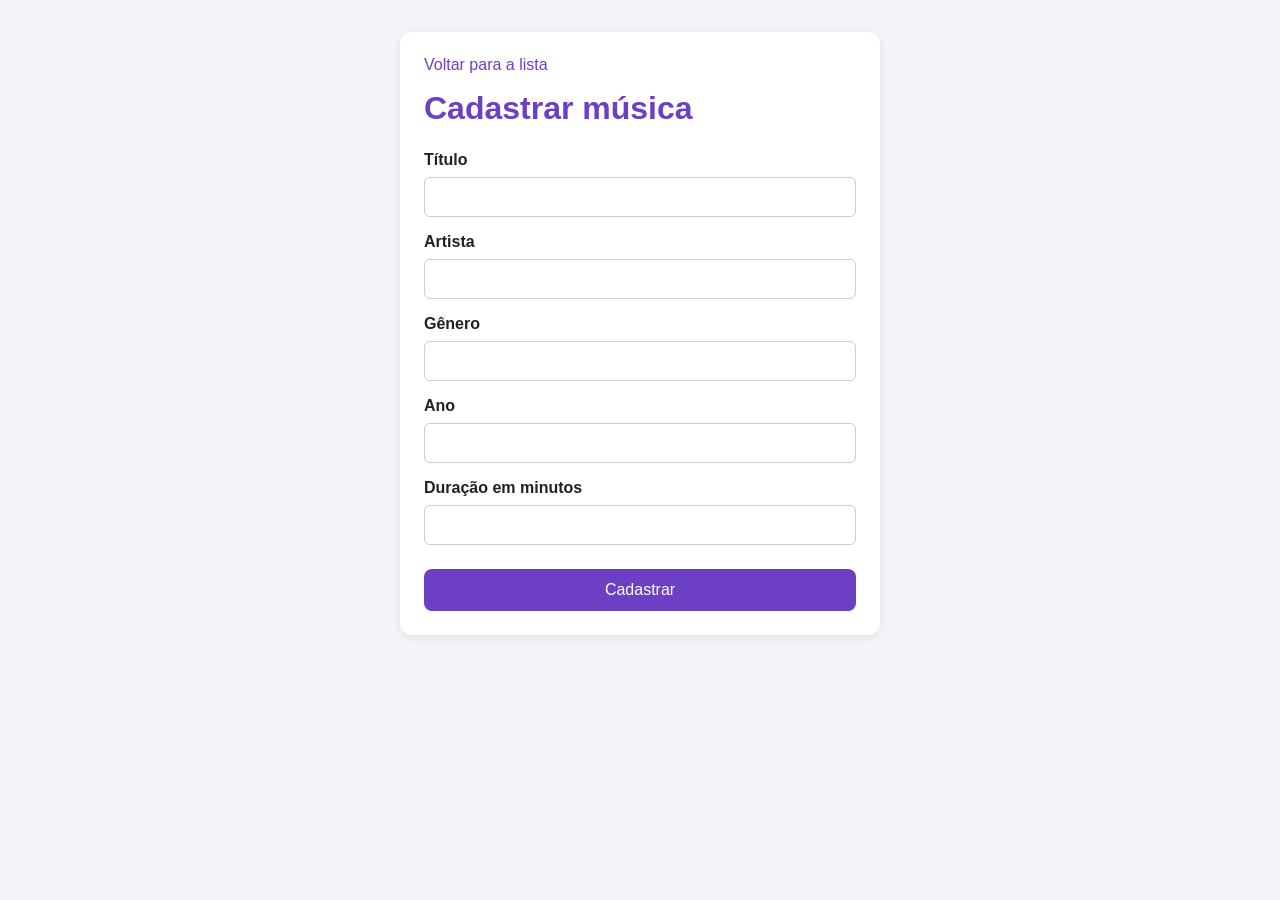
==== cadastrar.html @ 87076ae0 "commit 7" ====
<!DOCTYPE html>
<html lang="pt-BR">
<head>
<meta charset="UTF-8">
<meta name="viewport" content="width=device-width, initial-scale=1.0">
<title>Cadastrar música - Minhas Músicas</title>
<link rel="stylesheet" href="cadastrar.css">
</head>
<body>
<main>
<a class="voltar" href="index.html">Voltar para a lista</a>
<h1>Cadastrar música</h1>
<label for="titulo">Título</label>
<input type="text" id="titulo">
<label for="artista">Artista</label>
<input type="text" id="artista">
<label for="genero">Gênero</label>
<input type="text" id="genero">
<label for="ano">Ano</label>
<input type="number" id="ano">
<label for="duracao">Duração em minutos</label>
<input type="number" id="duracao">
<button id="botaoCadastrar">Cadastrar</button>
</main>
<script src="cadastrar.js"></script>
</body>
</html>
---- cadastrar.css ----
* { box-sizing: border-box; margin: 0; padding: 0; }
body { font-family: Arial, sans-serif; background: #f4f4f8; color: #222; }
main { max-width: 480px; margin: 32px auto; padding: 24px; background: #fff; border-radius: 12px; box-shadow: 0 2px 8px rgba(0,0,0,.08); display: flex; flex-direction: column; gap: 8px; }
.voltar { color: #6c3fc5; text-decoration: none; margin-bottom: 8px; }
h1 { color: #6c3fc5; margin-bottom: 8px; }
label { font-weight: bold; margin-top: 8px; }
input { padding: 10px; border: 1px solid #ccc; border-radius: 6px; font-size: 16px; }
button { margin-top: 16px; padding: 12px; background: #6c3fc5; color: #fff; border: none; border-radius: 8px; font-size: 16px; cursor: pointer; }
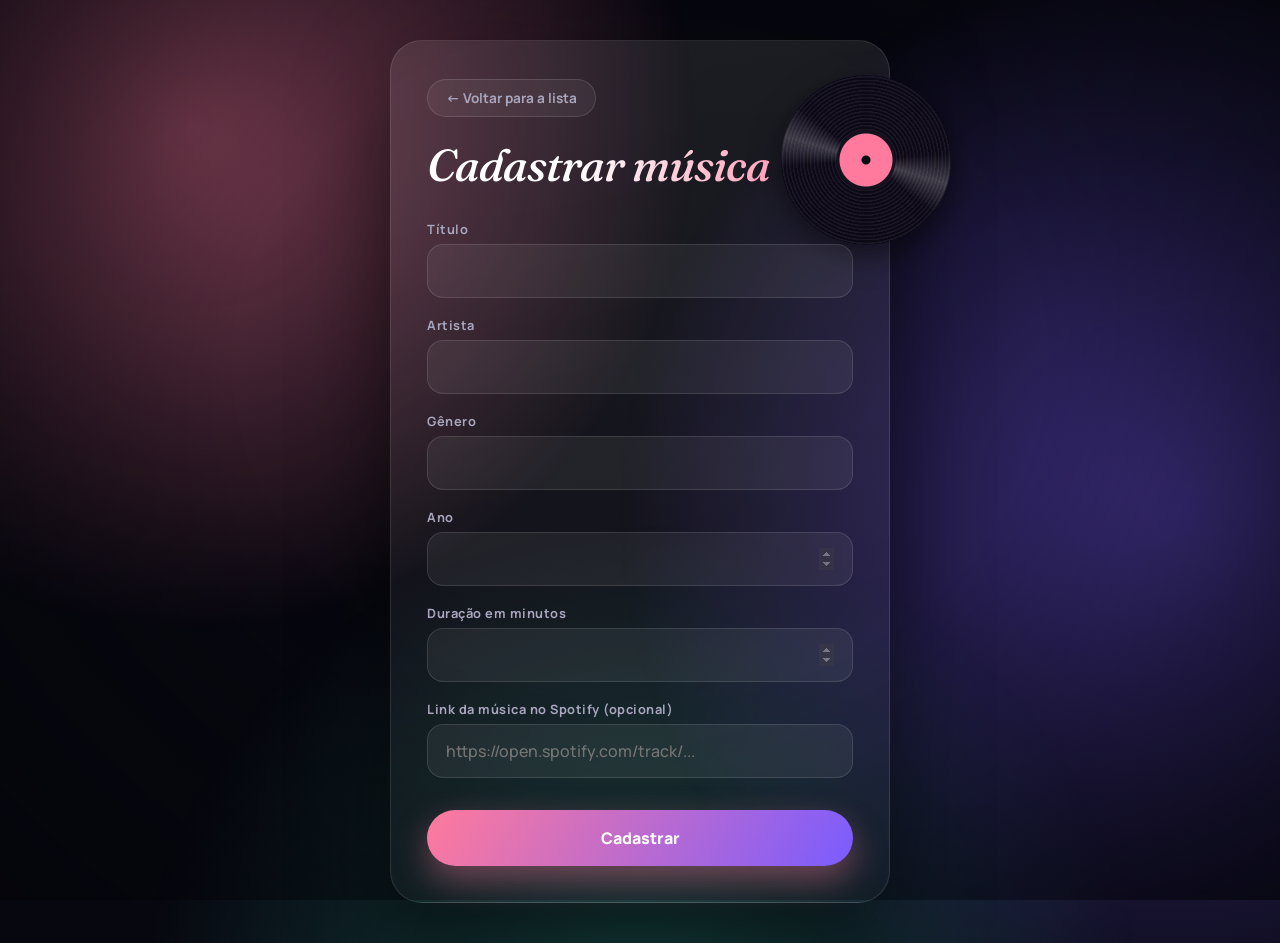
==== commit 40fe36a2: "commit 18" ====
--- a/cadastrar.html
+++ b/cadastrar.html
@@ -20,6 +20,8 @@
 <input type="number" id="ano">
 <label for="duracao">Duração em minutos</label>
 <input type="number" id="duracao">
+<label for="spotify">Link da música no Spotify (opcional)</label>
+<input type="text" id="spotify" placeholder="https://open.spotify.com/track/...">
 <button id="botaoCadastrar">Cadastrar</button>
 </main>
 <script src="cadastrar.js"></script>
--- a/cadastrar.css
+++ b/cadastrar.css
@@ -1,8 +1,218 @@
+@import url("https://fonts.googleapis.com/css2?family=Fraunces:ital,opsz,wght@0,9..144,500;0,9..144,700;1,9..144,500&family=Manrope:wght@400;500;700;800&display=swap");
+
+:root {
+  --fundo: #07070f;
+  --texto: #f5f3fb;
+  --suave: #a9a6bd;
+  --c1: #ff7a9c;
+  --c2: #7a5cff;
+  --c3: #3fe0c8;
+  --serif: "Fraunces", Georgia, serif;
+  --sans: "Manrope", system-ui, sans-serif;
+  color-scheme: dark;
+}
+
 * { box-sizing: border-box; margin: 0; padding: 0; }
-body { font-family: Arial, sans-serif; background: #f4f4f8; color: #222; }
-main { max-width: 480px; margin: 32px auto; padding: 24px; background: #fff; border-radius: 12px; box-shadow: 0 2px 8px rgba(0,0,0,.08); display: flex; flex-direction: column; gap: 8px; }
-.voltar { color: #6c3fc5; text-decoration: none; margin-bottom: 8px; }
-h1 { color: #6c3fc5; margin-bottom: 8px; }
-label { font-weight: bold; margin-top: 8px; }
-input { padding: 10px; border: 1px solid #ccc; border-radius: 6px; font-size: 16px; }
-button { margin-top: 16px; padding: 12px; background: #6c3fc5; color: #fff; border: none; border-radius: 8px; font-size: 16px; cursor: pointer; }
+
+::selection { background: var(--c1); color: #07070f; }
+
+/* ---------- fundo: luzes que flutuam bem devagar ---------- */
+body {
+  min-height: 100vh;
+  display: grid;
+  place-items: center;
+  padding: 40px 16px;
+  font-family: var(--sans);
+  color: var(--texto);
+  background: var(--fundo);
+  overflow-x: hidden;
+  position: relative;
+}
+
+body::before,
+body::after,
+html::before {
+  content: "";
+  position: fixed;
+  z-index: -1;
+  pointer-events: none;
+  border-radius: 50%;
+  will-change: translate;
+}
+
+body::before {
+  width: 90vmax;
+  height: 90vmax;
+  left: -30vmax;
+  top: -35vmax;
+  background: radial-gradient(circle, color-mix(in srgb, var(--c1) 45%, transparent), transparent 62%);
+  animation: flutua1 38s ease-in-out infinite alternate;
+}
+
+body::after {
+  width: 100vmax;
+  height: 100vmax;
+  right: -42vmax;
+  top: -10vmax;
+  background: radial-gradient(circle, color-mix(in srgb, var(--c2) 45%, transparent), transparent 62%);
+  animation: flutua2 46s ease-in-out infinite alternate;
+}
+
+html::before {
+  width: 90vmax;
+  height: 90vmax;
+  left: 5vmax;
+  bottom: -55vmax;
+  background: radial-gradient(circle, color-mix(in srgb, var(--c3) 28%, transparent), transparent 62%);
+  animation: flutua3 52s ease-in-out infinite alternate;
+}
+
+html::after {
+  content: "";
+  position: fixed;
+  inset: 0;
+  z-index: -1;
+  pointer-events: none;
+  background: radial-gradient(ellipse at 50% 40%, transparent 45%, rgba(4, 4, 10, .7) 100%);
+}
+
+@keyframes flutua1 { to { translate: 14vmax 10vmax; } }
+@keyframes flutua2 { to { translate: -16vmax 14vmax; } }
+@keyframes flutua3 { to { translate: 12vmax -12vmax; } }
+
+/* ---------- cartão ---------- */
+main {
+  position: relative;
+  isolation: isolate;
+  width: min(500px, 100%);
+  display: flex;
+  flex-direction: column;
+  gap: 6px;
+  padding: 38px 36px 36px;
+  border-radius: 32px;
+  background: linear-gradient(170deg, rgba(255, 255, 255, .09), rgba(255, 255, 255, .025));
+  border: 1px solid rgba(255, 255, 255, .11);
+  box-shadow: 0 40px 90px rgba(0, 0, 0, .5);
+  animation: entra .8s cubic-bezier(.2, .8, .2, 1) both;
+}
+
+@keyframes entra { from { opacity: 0; translate: 0 30px; } }
+
+/* disco decorativo no canto */
+main::after {
+  content: "";
+  position: absolute;
+  z-index: -1;
+  right: -62px;
+  top: 34px;
+  width: 170px;
+  height: 170px;
+  border-radius: 50%;
+  background:
+    radial-gradient(circle, var(--fundo) 0 4px, var(--c1) 5px 26px, #15111f 27px 29px, transparent 30px),
+    conic-gradient(from 20deg, transparent 0 18%, rgba(255, 255, 255, .2) 24%, transparent 30% 68%, rgba(255, 255, 255, .2) 74%, transparent 80%),
+    repeating-radial-gradient(circle, #0b0914 0 1.5px, #1b1628 2.5px 3.5px);
+  box-shadow: 0 10px 30px rgba(0, 0, 0, .5);
+  animation: gira 12s linear infinite;
+}
+
+@keyframes gira { to { transform: rotate(360deg); } }
+
+.voltar {
+  width: fit-content;
+  margin-bottom: 18px;
+  padding: 9px 18px;
+  border-radius: 999px;
+  font-size: .85rem;
+  font-weight: 700;
+  color: var(--suave);
+  text-decoration: none;
+  background: rgba(255, 255, 255, .06);
+  border: 1px solid rgba(255, 255, 255, .12);
+  transition: color .3s, background .3s, transform .3s;
+}
+
+.voltar::before { content: "← "; }
+
+.voltar:hover {
+  color: var(--fundo);
+  background: #fff;
+  transform: translateX(-3px);
+}
+
+h1 {
+  margin-bottom: 14px;
+  font-family: var(--serif);
+  font-weight: 500;
+  font-style: italic;
+  font-size: clamp(2rem, 6vw, 2.8rem);
+  letter-spacing: -.02em;
+  line-height: 1.05;
+  background: linear-gradient(100deg, #fff 35%, var(--c1) 100%);
+  -webkit-background-clip: text;
+  background-clip: text;
+  color: transparent;
+}
+
+label {
+  margin-top: 12px;
+  font-size: .8rem;
+  font-weight: 700;
+  letter-spacing: .04em;
+  color: var(--suave);
+  transition: color .3s;
+}
+
+label:has(+ input:focus) { color: #fff; }
+
+input {
+  width: 100%;
+  padding: 15px 18px;
+  font: 500 1rem var(--sans);
+  color: #fff;
+  background: rgba(255, 255, 255, .06);
+  border: 1px solid rgba(255, 255, 255, .12);
+  border-radius: 16px;
+  outline: none;
+  transition: border-color .3s, background .3s, box-shadow .3s;
+}
+
+input:hover { border-color: rgba(255, 255, 255, .26); }
+
+input:focus {
+  border-color: var(--c1);
+  background: rgba(255, 255, 255, .09);
+  box-shadow: 0 0 0 4px color-mix(in srgb, var(--c1) 22%, transparent);
+}
+
+input::-webkit-inner-spin-button { opacity: .35; }
+
+button {
+  margin-top: 26px;
+  padding: 17px;
+  font: 800 1rem var(--sans);
+  color: #fff;
+  border: none;
+  border-radius: 999px;
+  cursor: pointer;
+  background: linear-gradient(120deg, var(--c1), var(--c2));
+  box-shadow: 0 14px 34px color-mix(in srgb, var(--c1) 40%, transparent);
+  transition: transform .25s, box-shadow .25s, filter .25s;
+}
+
+button:hover {
+  transform: translateY(-3px);
+  filter: brightness(1.1);
+  box-shadow: 0 20px 44px color-mix(in srgb, var(--c1) 55%, transparent);
+}
+
+button:active { transform: scale(.97); }
+
+@media (max-width: 480px) {
+  main { padding: 30px 20px 26px; }
+  main::after { display: none; }
+}
+
+@media (prefers-reduced-motion: reduce) {
+  *, *::before, *::after { animation: none !important; transition: none !important; }
+}
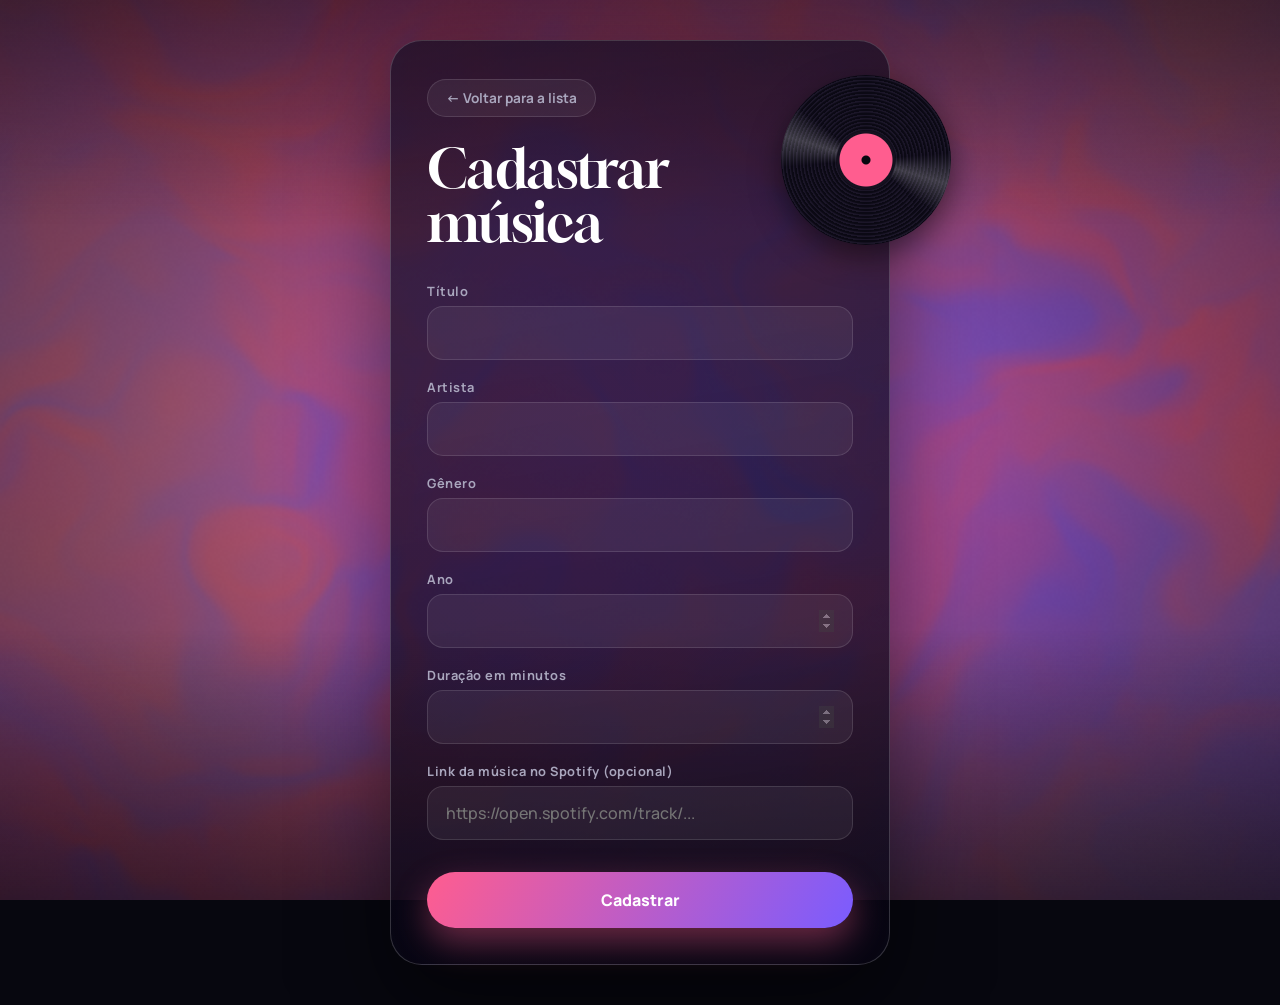
==== commit cc8babbf: "commit 19" ====
--- a/cadastrar.html
+++ b/cadastrar.html
@@ -7,6 +7,7 @@
 <link rel="stylesheet" href="cadastrar.css">
 </head>
 <body>
+<canvas id="fundo"></canvas>
 <main>
 <a class="voltar" href="index.html">Voltar para a lista</a>
 <h1>Cadastrar música</h1>
@@ -24,6 +25,7 @@
 <input type="text" id="spotify" placeholder="https://open.spotify.com/track/...">
 <button id="botaoCadastrar">Cadastrar</button>
 </main>
+<script src="fundo.js"></script>
 <script src="cadastrar.js"></script>
 </body>
 </html>
--- a/cadastrar.css
+++ b/cadastrar.css
@@ -1,20 +1,20 @@
-@import url("https://fonts.googleapis.com/css2?family=Fraunces:ital,opsz,wght@0,9..144,500;0,9..144,700;1,9..144,500&family=Manrope:wght@400;500;700;800&display=swap");
+@import url("https://fonts.googleapis.com/css2?family=Gloock&family=Manrope:wght@400;500;700;800&display=swap");
 
 :root {
   --fundo: #07070f;
   --texto: #f5f3fb;
   --suave: #a9a6bd;
-  --c1: #ff7a9c;
+  --c1: #ff5d8f;
   --c2: #7a5cff;
-  --c3: #3fe0c8;
-  --serif: "Fraunces", Georgia, serif;
+  --c3: #ffb86b;
+  --serif: "Gloock", Georgia, serif;
   --sans: "Manrope", system-ui, sans-serif;
   color-scheme: dark;
 }
 
 * { box-sizing: border-box; margin: 0; padding: 0; }
 
-::selection { background: var(--c1); color: #07070f; }
+::selection { background: #fff; color: #07070f; }
 
 /* ---------- fundo: luzes que flutuam bem devagar ---------- */
 body {
@@ -24,47 +24,22 @@
   padding: 40px 16px;
   font-family: var(--sans);
   color: var(--texto);
-  background: var(--fundo);
+  background:
+    radial-gradient(circle at 20% 25%, color-mix(in srgb, var(--c1) 45%, transparent), transparent 45%),
+    radial-gradient(circle at 80% 30%, color-mix(in srgb, var(--c2) 45%, transparent), transparent 45%),
+    var(--fundo);
+  background-attachment: fixed;
   overflow-x: hidden;
   position: relative;
 }
 
-body::before,
-body::after,
-html::before {
-  content: "";
+#fundo {
   position: fixed;
-  z-index: -1;
-  pointer-events: none;
-  border-radius: 50%;
-  will-change: translate;
-}
-
-body::before {
-  width: 90vmax;
-  height: 90vmax;
-  left: -30vmax;
-  top: -35vmax;
-  background: radial-gradient(circle, color-mix(in srgb, var(--c1) 45%, transparent), transparent 62%);
-  animation: flutua1 38s ease-in-out infinite alternate;
-}
-
-body::after {
-  width: 100vmax;
-  height: 100vmax;
-  right: -42vmax;
-  top: -10vmax;
-  background: radial-gradient(circle, color-mix(in srgb, var(--c2) 45%, transparent), transparent 62%);
-  animation: flutua2 46s ease-in-out infinite alternate;
-}
-
-html::before {
-  width: 90vmax;
-  height: 90vmax;
-  left: 5vmax;
-  bottom: -55vmax;
-  background: radial-gradient(circle, color-mix(in srgb, var(--c3) 28%, transparent), transparent 62%);
-  animation: flutua3 52s ease-in-out infinite alternate;
+  inset: 0;
+  z-index: -2;
+  width: 100%;
+  height: 100%;
+  display: block;
 }
 
 html::after {
@@ -73,12 +48,8 @@
   inset: 0;
   z-index: -1;
   pointer-events: none;
-  background: radial-gradient(ellipse at 50% 40%, transparent 45%, rgba(4, 4, 10, .7) 100%);
+  background: linear-gradient(180deg, rgba(4, 4, 12, .35), transparent 25%, transparent 70%, rgba(4, 4, 12, .5));
 }
-
-@keyframes flutua1 { to { translate: 14vmax 10vmax; } }
-@keyframes flutua2 { to { translate: -16vmax 14vmax; } }
-@keyframes flutua3 { to { translate: 12vmax -12vmax; } }
 
 /* ---------- cartão ---------- */
 main {
@@ -90,8 +61,8 @@
   gap: 6px;
   padding: 38px 36px 36px;
   border-radius: 32px;
-  background: linear-gradient(170deg, rgba(255, 255, 255, .09), rgba(255, 255, 255, .025));
-  border: 1px solid rgba(255, 255, 255, .11);
+  background: linear-gradient(170deg, rgba(16, 12, 34, .66), rgba(8, 6, 20, .74));
+  border: 1px solid rgba(255, 255, 255, .18);
   box-shadow: 0 40px 90px rgba(0, 0, 0, .5);
   animation: entra .8s cubic-bezier(.2, .8, .2, 1) both;
 }
@@ -143,15 +114,12 @@
 h1 {
   margin-bottom: 14px;
   font-family: var(--serif);
-  font-weight: 500;
-  font-style: italic;
-  font-size: clamp(2rem, 6vw, 2.8rem);
-  letter-spacing: -.02em;
-  line-height: 1.05;
-  background: linear-gradient(100deg, #fff 35%, var(--c1) 100%);
-  -webkit-background-clip: text;
-  background-clip: text;
-  color: transparent;
+  font-weight: 400;
+  font-style: normal;
+  font-size: clamp(2.4rem, 7vw, 3.4rem);
+  letter-spacing: -.01em;
+  line-height: 1;
+  color: #fff;
 }
 
 label {
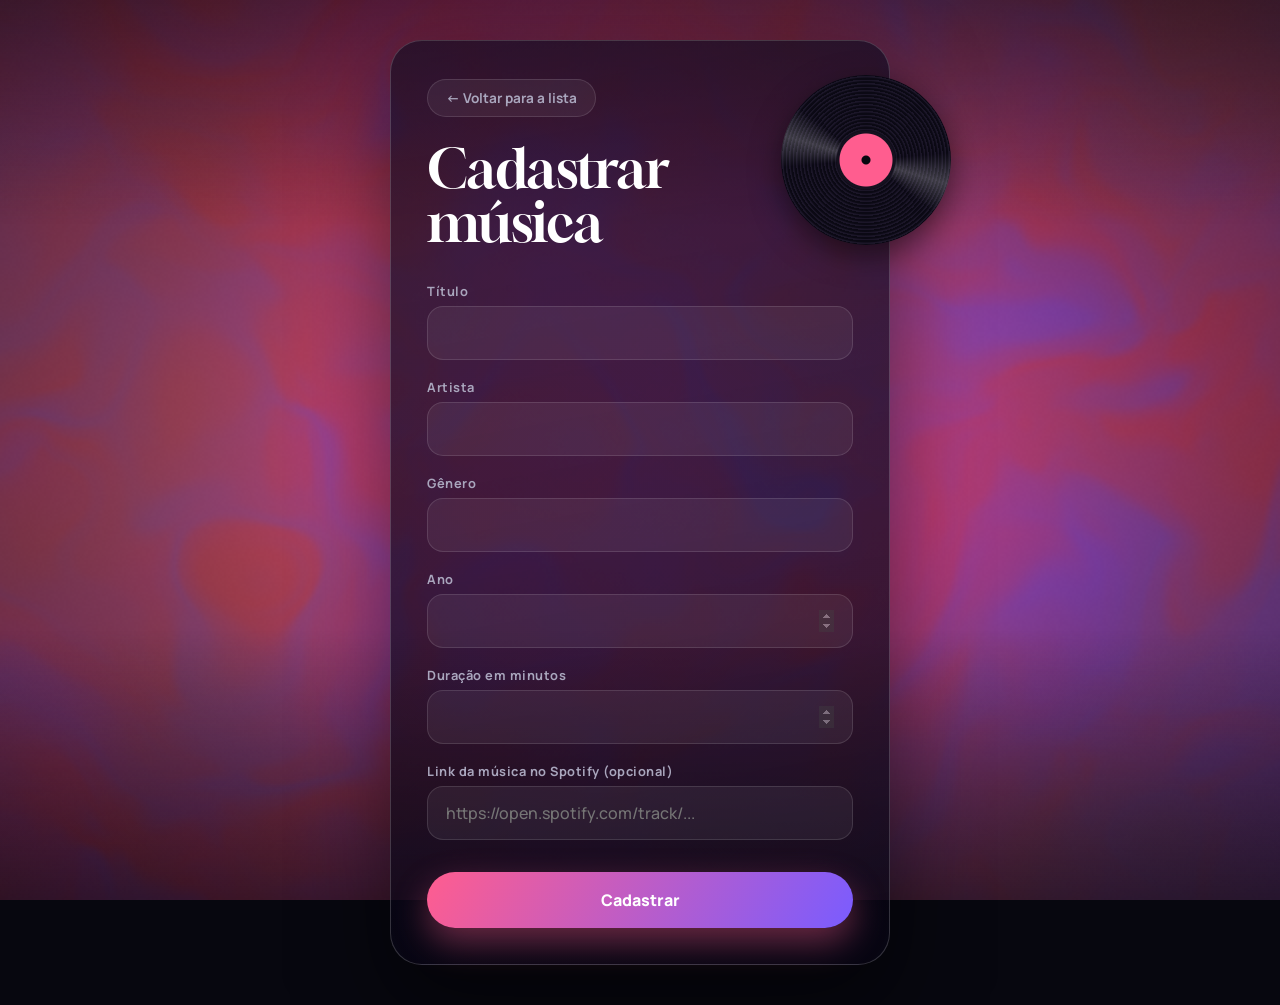
==== commit be800114: "commit 20" ====
--- a/cadastrar.html
+++ b/cadastrar.html
@@ -25,6 +25,7 @@
 <input type="text" id="spotify" placeholder="https://open.spotify.com/track/...">
 <button id="botaoCadastrar">Cadastrar</button>
 </main>
+<script src="capas.js"></script>
 <script src="fundo.js"></script>
 <script src="cadastrar.js"></script>
 </body>
